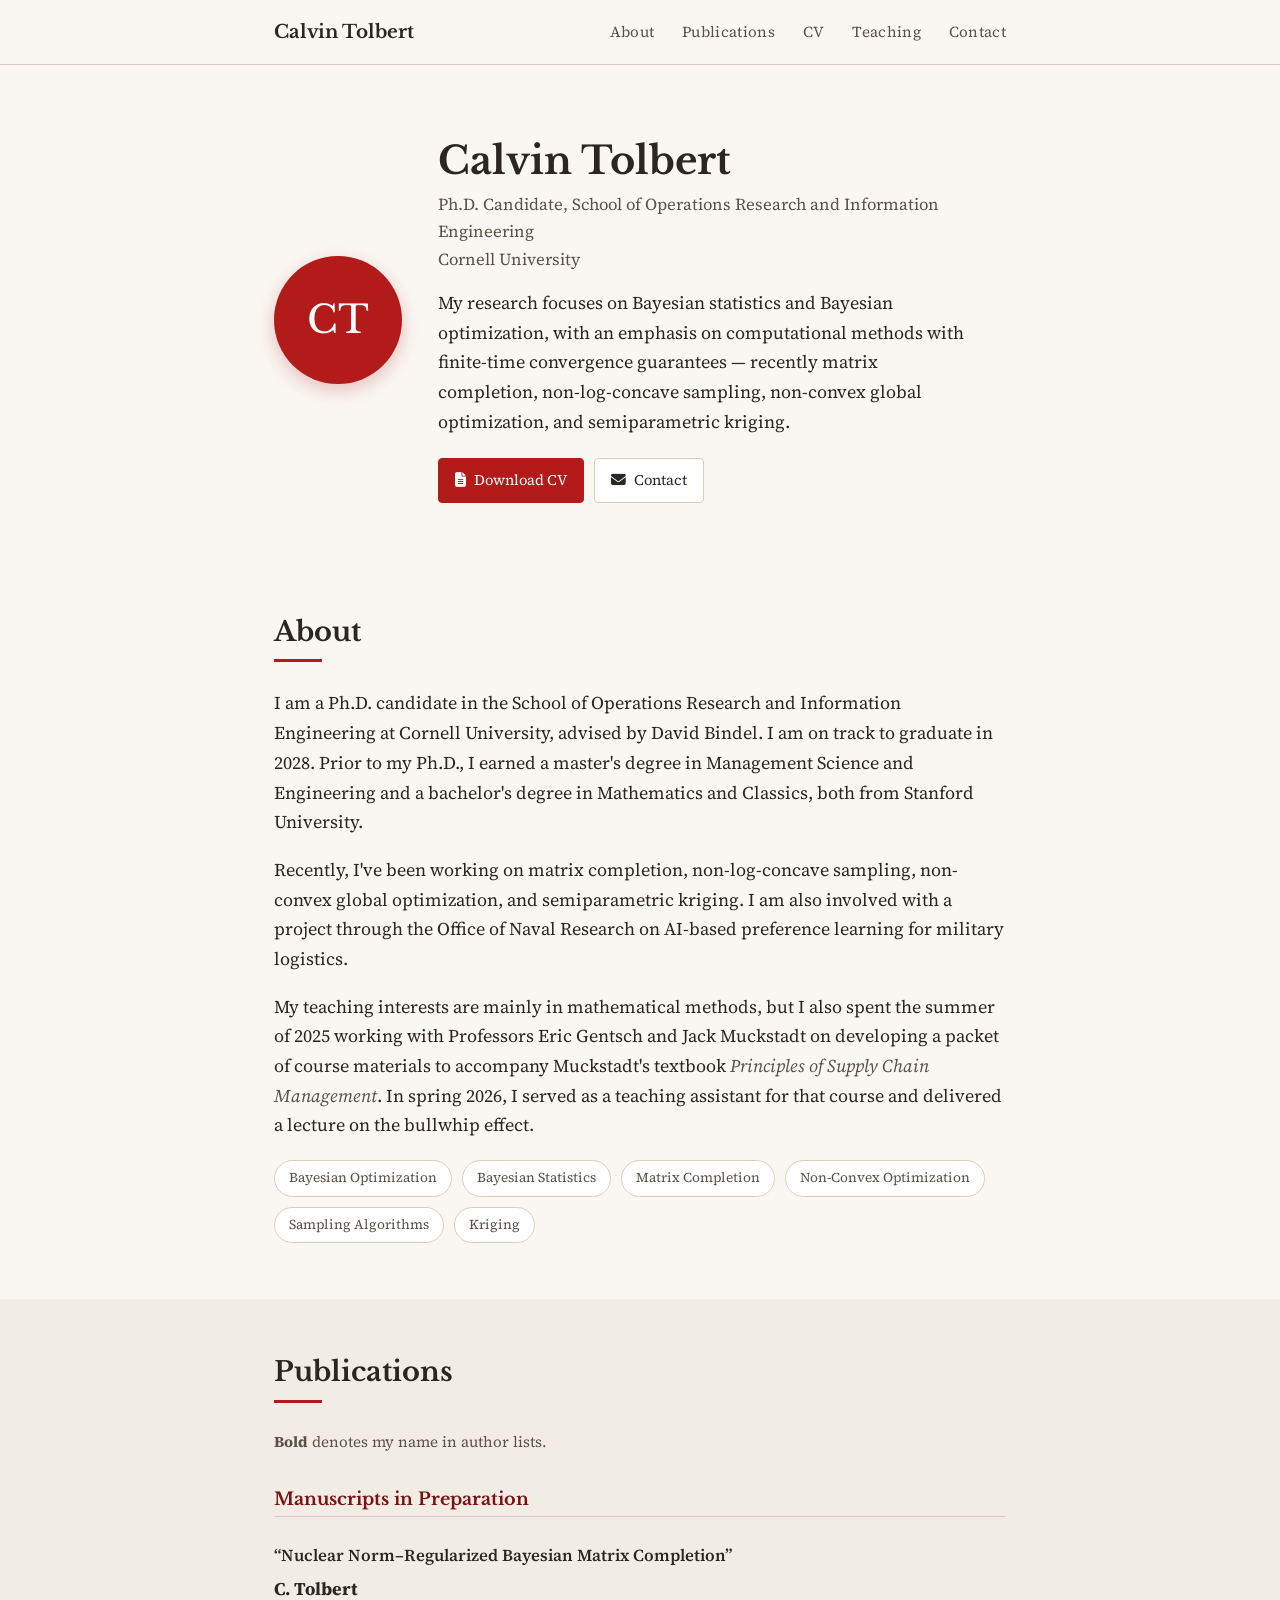
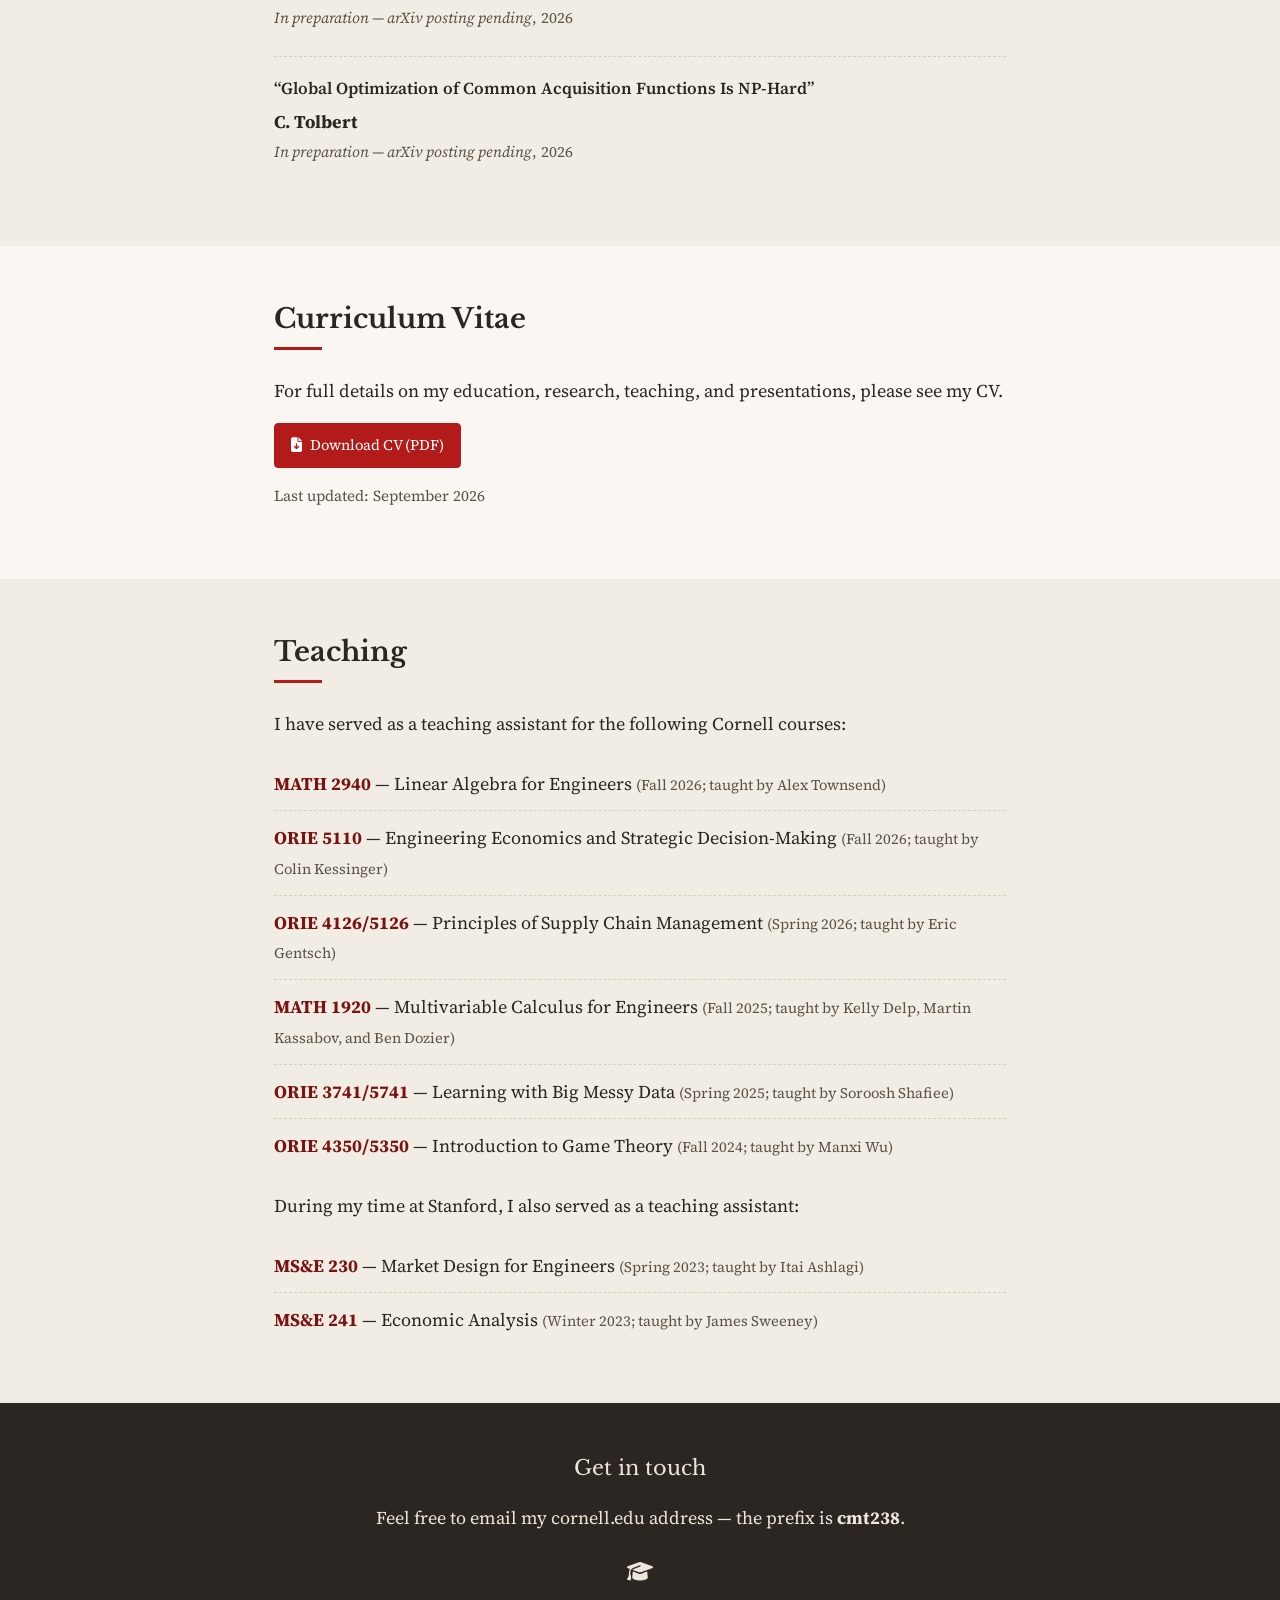
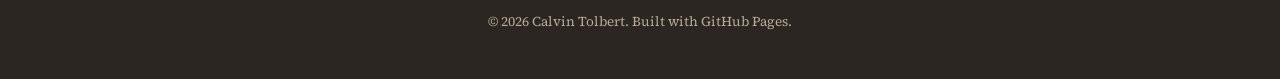
==== academic-site 2/index.html @ 772019a7 "Add files via upload" ====
<!DOCTYPE html>
<html lang="en">
<head>
<meta charset="UTF-8">
<meta name="viewport" content="width=device-width, initial-scale=1.0">
<title>Calvin Tolbert — Academic Website</title>
<meta name="description" content="Personal academic website of Calvin Tolbert — Ph.D. candidate, School of Operations Research and Information Engineering, Cornell University. Research, publications, and CV.">

<!-- Fonts -->
<link rel="preconnect" href="https://fonts.googleapis.com">
<link rel="preconnect" href="https://fonts.gstatic.com" crossorigin>
<link href="https://fonts.googleapis.com/css2?family=Source+Serif+4:ital,wght@0,400;0,600;1,400&family=Libre+Baskerville:ital,wght@0,400;0,700;1,400&display=swap" rel="stylesheet">

<!-- Icons -->
<link rel="stylesheet" href="https://cdnjs.cloudflare.com/ajax/libs/font-awesome/6.5.2/css/all.min.css" integrity="sha512-SnH5WK+bZxgPHs44uWIX+LLJAJ9/2PkPKZ5QiAj6Ta86w+fsb2TkcmfRyVX3pBnMFcV7oQPJkl9QevSCWr3W6A==" crossorigin="anonymous" referrerpolicy="no-referrer">

<link rel="stylesheet" href="style.css">
</head>
<body>

<header class="site-header">
  <div class="wrap header-inner">
    <a class="brand" href="#top">Calvin Tolbert</a>
    <button class="nav-toggle" id="navToggle" aria-label="Toggle navigation" aria-expanded="false">
      <span></span><span></span><span></span>
    </button>
    <nav id="siteNav">
      <a href="#about">About</a>
      <a href="#publications">Publications</a>
      <a href="#cv">CV</a>
      <a href="#teaching">Teaching</a>
      <a href="#contact">Contact</a>
    </nav>
  </div>
</header>

<main>

  <!-- ================= HERO ================= -->
  <section class="hero" id="top">
    <div class="wrap hero-inner">
      <div class="avatar" aria-hidden="true">CT</div>
      <div class="hero-text">
        <h1>Calvin Tolbert</h1>
        <p class="role">Ph.D. Candidate, School of Operations Research and Information Engineering<br>Cornell University</p>
        <p class="tagline">My research focuses on Bayesian statistics and Bayesian optimization, with an emphasis on computational methods with finite-time convergence guarantees — recently matrix completion, non-log-concave sampling, non-convex global optimization, and semiparametric kriging.</p>
        <div class="hero-links">
          <a href="cv/Tolbert%20CV%2008-2026.pdf" class="btn btn-primary"><i class="fa-solid fa-file-lines"></i> Download CV</a>
          <a href="#contact" class="btn"><i class="fa-solid fa-envelope"></i> Contact</a>
        </div>
      </div>
    </div>
  </section>

  <!-- ================= ABOUT ================= -->
  <section id="about" class="section">
    <div class="wrap">
      <h2>About</h2>
      <div class="rule"></div>
      <p>
        I am a Ph.D. candidate in the School of Operations Research and Information Engineering at Cornell
        University, advised by David Bindel. I am on track to graduate in 2028. Prior to my Ph.D., I earned
        a master's degree in Management Science and Engineering and a bachelor's degree in Mathematics and
        Classics, both from Stanford University.
      </p>
      <p>
        Recently, I've been working on matrix completion, non-log-concave sampling, non-convex global
        optimization, and semiparametric kriging. I am also involved with a project through the Office of
        Naval Research on AI-based preference learning for military logistics.
      </p>
      <p>
        My teaching interests are mainly in mathematical methods, but I also spent the summer of 2025
        working with Professors Eric Gentsch and Jack Muckstadt on developing a packet of course materials
        to accompany Muckstadt's textbook <em>Principles of Supply Chain Management</em>. In spring 2026, I
        served as a teaching assistant for that course and delivered a lecture on the bullwhip effect.
      </p>

      <div class="interests">
        <span class="tag">Bayesian Optimization</span>
        <span class="tag">Bayesian Statistics</span>
        <span class="tag">Matrix Completion</span>
        <span class="tag">Non-Convex Optimization</span>
        <span class="tag">Sampling Algorithms</span>
        <span class="tag">Kriging</span>
      </div>
    </div>
  </section>

  <!-- ================= PUBLICATIONS ================= -->
  <section id="publications" class="section alt">
    <div class="wrap">
      <h2>Publications</h2>
      <div class="rule"></div>
      <p class="section-note"><strong>Bold</strong> denotes my name in author lists.</p>

      <h3 class="pub-group">Manuscripts in Preparation</h3>
      <ul class="pub-list">
        <li class="pub-item">
          <p class="pub-title">&ldquo;Nuclear Norm&#8211;Regularized Bayesian Matrix Completion&rdquo;</p>
          <p class="pub-authors"><strong>C. Tolbert</strong></p>
          <p class="pub-venue"><em>In preparation — arXiv posting pending</em>, 2026</p>
        </li>
        <li class="pub-item">
          <p class="pub-title">&ldquo;Global Optimization of Common Acquisition Functions Is NP-Hard&rdquo;</p>
          <p class="pub-authors"><strong>C. Tolbert</strong></p>
          <p class="pub-venue"><em>In preparation — arXiv posting pending</em>, 2026</p>
        </li>
      </ul>
    </div>
  </section>

  <!-- ================= CV ================= -->
  <section id="cv" class="section">
    <div class="wrap cv-wrap">
      <h2>Curriculum Vitae</h2>
      <div class="rule"></div>
      <p>For full details on my education, research, teaching, and presentations, please see my CV.</p>
      <a href="cv/Tolbert%20CV%2008-2026.pdf" class="btn btn-primary"><i class="fa-solid fa-file-arrow-down"></i> Download CV (PDF)</a>
      <p class="section-note">Last updated: September 2026</p>
    </div>
  </section>

  <!-- ================= TEACHING ================= -->
  <section id="teaching" class="section alt">
    <div class="wrap">
      <h2>Teaching</h2>
      <div class="rule"></div>
      <p>I have served as a teaching assistant for the following Cornell courses:</p>
      <ul class="teaching-list">
        <li><span class="course-code">MATH 2940</span> — <span class="course-name">Linear Algebra for Engineers</span> <span class="course-role">(Fall 2026; taught by Alex Townsend)</span></li>
        <li><span class="course-code">ORIE 5110</span> — <span class="course-name">Engineering Economics and Strategic Decision-Making</span> <span class="course-role">(Fall 2026; taught by Colin Kessinger)</span></li>
        <li><span class="course-code">ORIE 4126/5126</span> — <span class="course-name">Principles of Supply Chain Management</span> <span class="course-role">(Spring 2026; taught by Eric Gentsch)</span></li>
        <li><span class="course-code">MATH 1920</span> — <span class="course-name">Multivariable Calculus for Engineers</span> <span class="course-role">(Fall 2025; taught by Kelly Delp, Martin Kassabov, and Ben Dozier)</span></li>
        <li><span class="course-code">ORIE 3741/5741</span> — <span class="course-name">Learning with Big Messy Data</span> <span class="course-role">(Spring 2025; taught by Soroosh Shafiee)</span></li>
        <li><span class="course-code">ORIE 4350/5350</span> — <span class="course-name">Introduction to Game Theory</span> <span class="course-role">(Fall 2024; taught by Manxi Wu)</span></li>
      </ul>
      <p>During my time at Stanford, I also served as a teaching assistant:</p>
      <ul class="teaching-list">
        <li><span class="course-code">MS&amp;E 230</span> — <span class="course-name">Market Design for Engineers</span> <span class="course-role">(Spring 2023; taught by Itai Ashlagi)</span></li>
        <li><span class="course-code">MS&amp;E 241</span> — <span class="course-name">Economic Analysis</span> <span class="course-role">(Winter 2023; taught by James Sweeney)</span></li>
      </ul>
    </div>
  </section>

</main>

<!-- ================= CONTACT / FOOTER ================= -->
<footer id="contact">
  <div class="wrap footer-inner">
    <p class="footer-lead">Get in touch</p>
    <p class="footer-email">Feel free to email my cornell.edu address — the prefix is <strong>cmt238</strong>.</p>
    <div class="social-links">
      <a href="https://scholar.google.com/citations?user=REPLACE_ME" aria-label="Google Scholar"><i class="fa-solid fa-graduation-cap"></i></a>
    </div>
    <p class="copyright">&copy; <span id="year"></span> Calvin Tolbert. Built with GitHub Pages.</p>
  </div>
</footer>

<script>
  document.getElementById('year').textContent = new Date().getFullYear();
  const toggle = document.getElementById('navToggle');
  const nav = document.getElementById('siteNav');
  toggle.addEventListener('click', () => {
    const open = nav.classList.toggle('open');
    toggle.setAttribute('aria-expanded', open);
  });
  document.querySelectorAll('#siteNav a').forEach(link => {
    link.addEventListener('click', () => nav.classList.remove('open'));
  });
</script>

</body>
</html>
---- academic-site 2/style.css ----
/* ============================================================
   Academic personal site — classic serif / CV style
   Swap the CSS variables below to change the whole color scheme.
   Default accent is Cornell carnelian (#B31B1B) — change freely.
   ============================================================ */

:root {
  --bg: #faf7f2;
  --bg-alt: #f2ede4;
  --ink: #2b2621;
  --ink-soft: #5a5248;
  --accent: #b31b1b;
  --accent-ink: #7a1212;
  --rule: #d8cfc0;
  --card-bg: #ffffff;
  --serif-display: "Libre Baskerville", "Source Serif 4", Georgia, serif;
  --serif-body: "Source Serif 4", Georgia, "Times New Roman", serif;
  --max-width: 780px;
}

* { box-sizing: border-box; }

html {
  scroll-behavior: smooth;
}

body {
  margin: 0;
  background: var(--bg);
  color: var(--ink);
  font-family: var(--serif-body);
  font-size: 18px;
  line-height: 1.65;
  -webkit-font-smoothing: antialiased;
}

.wrap {
  max-width: var(--max-width);
  margin: 0 auto;
  padding: 0 24px;
}

h1, h2, h3 {
  font-family: var(--serif-display);
  font-weight: 700;
  line-height: 1.25;
  margin: 0 0 0.4em;
}

a {
  color: var(--accent-ink);
  text-decoration: none;
  border-bottom: 1px solid transparent;
  transition: border-color 0.15s ease, color 0.15s ease;
}

a:hover {
  border-bottom-color: currentColor;
}

em {
  font-style: italic;
  color: var(--ink-soft);
}

/* ---------------- Header / Nav ---------------- */

.site-header {
  position: sticky;
  top: 0;
  z-index: 20;
  background: rgba(250, 247, 242, 0.92);
  backdrop-filter: saturate(180%) blur(6px);
  border-bottom: 1px solid var(--rule);
}

.header-inner {
  display: flex;
  align-items: center;
  justify-content: space-between;
  height: 64px;
}

.brand {
  font-family: var(--serif-display);
  font-weight: 700;
  font-size: 1.15rem;
  color: var(--ink);
  border-bottom: none;
}

#siteNav {
  display: flex;
  gap: 28px;
}

#siteNav a {
  color: var(--ink-soft);
  font-size: 0.95rem;
  letter-spacing: 0.02em;
}

#siteNav a:hover {
  color: var(--accent-ink);
}

.nav-toggle {
  display: none;
  flex-direction: column;
  justify-content: center;
  gap: 5px;
  width: 32px;
  height: 32px;
  background: none;
  border: none;
  cursor: pointer;
  padding: 0;
}

.nav-toggle span {
  display: block;
  height: 2px;
  width: 100%;
  background: var(--ink);
}

/* ---------------- Hero ---------------- */

.hero {
  padding: 72px 0 56px;
}

.hero-inner {
  display: flex;
  align-items: center;
  gap: 36px;
}

.avatar {
  flex: none;
  width: 128px;
  height: 128px;
  border-radius: 50%;
  background: var(--accent);
  color: #fff;
  font-family: var(--serif-display);
  font-size: 2.4rem;
  display: flex;
  align-items: center;
  justify-content: center;
  box-shadow: 0 6px 18px rgba(179, 27, 27, 0.25);
}

.hero-text h1 {
  font-size: 2.4rem;
  margin-bottom: 0.15em;
}

.role {
  margin: 0 0 14px;
  color: var(--ink-soft);
  font-size: 1.05rem;
}

.tagline {
  margin: 0 0 22px;
  max-width: 60ch;
}

.hero-links {
  display: flex;
  flex-wrap: wrap;
  gap: 10px;
}

/* ---------------- Buttons ---------------- */

.btn {
  display: inline-flex;
  align-items: center;
  gap: 8px;
  padding: 9px 16px;
  border-radius: 4px;
  border: 1px solid var(--rule);
  background: var(--card-bg);
  color: var(--ink);
  font-family: var(--serif-body);
  font-size: 0.92rem;
}

.btn:hover {
  border-color: var(--accent);
  color: var(--accent-ink);
}

.btn-primary {
  background: var(--accent);
  border-color: var(--accent);
  color: #fff;
}

.btn-primary:hover {
  background: var(--accent-ink);
  border-color: var(--accent-ink);
  color: #fff;
}

/* ---------------- Sections ---------------- */

.section {
  padding: 56px 0;
}

.section.alt {
  background: var(--bg-alt);
}

.section h2 {
  font-size: 1.7rem;
}

.rule {
  width: 48px;
  height: 3px;
  background: var(--accent);
  margin: 0 0 26px;
}

.section-note {
  color: var(--ink-soft);
  font-size: 0.95rem;
}

/* Research interest tags */

.interests {
  display: flex;
  flex-wrap: wrap;
  gap: 10px;
  margin-top: 20px;
}

.tag {
  font-family: var(--serif-body);
  font-size: 0.85rem;
  padding: 6px 14px;
  border: 1px solid var(--rule);
  border-radius: 999px;
  color: var(--ink-soft);
  background: var(--card-bg);
}

/* ---------------- Publications ---------------- */

.pub-group {
  margin-top: 34px;
  font-size: 1.1rem;
  color: var(--accent-ink);
  border-bottom: 1px solid var(--rule);
  padding-bottom: 6px;
}

.pub-list {
  list-style: none;
  margin: 0;
  padding: 0;
}

.pub-item {
  padding: 18px 0;
  border-bottom: 1px dashed var(--rule);
}

.pub-item:last-child {
  border-bottom: none;
}

.pub-title {
  margin: 0 0 4px;
  font-weight: 600;
  font-size: 1.05rem;
}

.pub-authors {
  margin: 0 0 2px;
  color: var(--ink);
}

.pub-venue {
  margin: 0 0 8px;
  color: var(--ink-soft);
  font-size: 0.95rem;
}

.pub-links {
  margin: 0;
  display: flex;
  gap: 16px;
  font-size: 0.88rem;
}

.pub-links a {
  color: var(--accent-ink);
}

/* ---------------- Teaching ---------------- */

.teaching-list {
  list-style: none;
  margin: 0;
  padding: 0;
}

.teaching-list li {
  padding: 12px 0;
  border-bottom: 1px dashed var(--rule);
}

.teaching-list li:last-child {
  border-bottom: none;
}

.course-code {
  font-weight: 700;
  color: var(--accent-ink);
}

.course-role {
  color: var(--ink-soft);
  font-size: 0.92rem;
}

/* ---------------- Footer ---------------- */

#contact {
  background: var(--ink);
  color: #eee6da;
  padding: 48px 0 32px;
  text-align: center;
}

.footer-lead {
  font-family: var(--serif-display);
  font-size: 1.3rem;
  margin: 0 0 8px;
}

.footer-email a {
  color: #f2ede4;
  font-size: 1.05rem;
}

.social-links {
  display: flex;
  justify-content: center;
  gap: 22px;
  margin: 22px 0;
  font-size: 1.3rem;
}

.social-links a {
  color: #eee6da;
  border-bottom: none;
}

.social-links a:hover {
  color: var(--accent);
}

.copyright {
  color: #b7ab97;
  font-size: 0.85rem;
  margin-top: 18px;
}

/* ---------------- Responsive ---------------- */

@media (max-width: 720px) {
  .nav-toggle {
    display: flex;
  }

  #siteNav {
    position: absolute;
    top: 64px;
    left: 0;
    right: 0;
    background: var(--bg);
    border-bottom: 1px solid var(--rule);
    flex-direction: column;
    gap: 0;
    max-height: 0;
    overflow: hidden;
    transition: max-height 0.2s ease;
  }

  #siteNav.open {
    max-height: 300px;
  }

  #siteNav a {
    padding: 14px 24px;
    border-bottom: 1px solid var(--rule);
  }

  .hero-inner {
    flex-direction: column;
    text-align: center;
  }

  .hero-links {
    justify-content: center;
  }

  .tagline {
    max-width: none;
  }
}
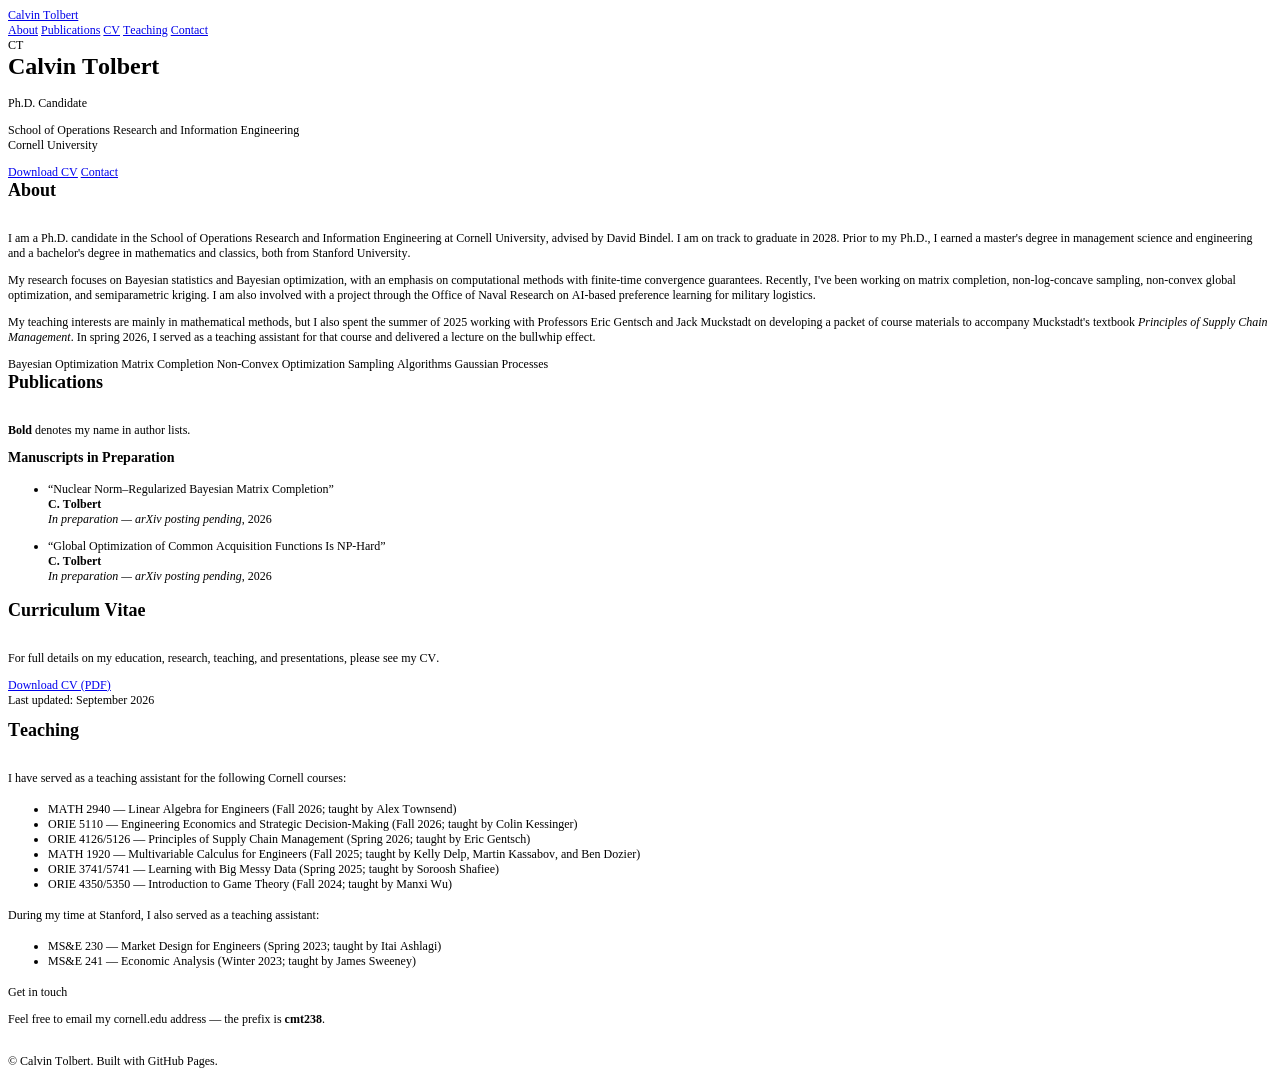
==== commit d6ddf4ec: "Add files via upload" ====
--- a/academic-site 2/index.html
+++ b/academic-site 2/index.html
@@ -1,173 +1,77 @@
-<!DOCTYPE html>
-<html lang="en">
+<!DOCTYPE html PUBLIC "-//W3C//DTD HTML 4.01//EN" "http://www.w3.org/TR/html4/strict.dtd">
+<html>
 <head>
-<meta charset="UTF-8">
-<meta name="viewport" content="width=device-width, initial-scale=1.0">
-<title>Calvin Tolbert — Academic Website</title>
-<meta name="description" content="Personal academic website of Calvin Tolbert — Ph.D. candidate, School of Operations Research and Information Engineering, Cornell University. Research, publications, and CV.">
-
-<!-- Fonts -->
-<link rel="preconnect" href="https://fonts.googleapis.com">
-<link rel="preconnect" href="https://fonts.gstatic.com" crossorigin>
-<link href="https://fonts.googleapis.com/css2?family=Source+Serif+4:ital,wght@0,400;0,600;1,400&family=Libre+Baskerville:ital,wght@0,400;0,700;1,400&display=swap" rel="stylesheet">
-
-<!-- Icons -->
-<link rel="stylesheet" href="https://cdnjs.cloudflare.com/ajax/libs/font-awesome/6.5.2/css/all.min.css" integrity="sha512-SnH5WK+bZxgPHs44uWIX+LLJAJ9/2PkPKZ5QiAj6Ta86w+fsb2TkcmfRyVX3pBnMFcV7oQPJkl9QevSCWr3W6A==" crossorigin="anonymous" referrerpolicy="no-referrer">
-
-<link rel="stylesheet" href="style.css">
+  <meta http-equiv="Content-Type" content="text/html; charset=utf-8">
+  <meta http-equiv="Content-Style-Type" content="text/css">
+  <title></title>
+  <meta name="Description" content="Personal academic website of Calvin Tolbert — Ph.D. candidate, School of Operations Research and Information Engineering, Cornell University. Research, publications, and CV.">
+  <meta name="Generator" content="Cocoa HTML Writer">
+  <meta name="CocoaVersion" content="2685.6">
+  <style type="text/css">
+    p.p1 {margin: 0.0px 0.0px 0.0px 0.0px; font: 12.0px Times; color: #0000e9; -webkit-text-stroke: #0000e9}
+    p.p2 {margin: 0.0px 0.0px 0.0px 0.0px; font: 12.0px Times; -webkit-text-stroke: #000000}
+    p.p4 {margin: 0.0px 0.0px 12.0px 0.0px; font: 12.0px Times; -webkit-text-stroke: #000000}
+    p.p6 {margin: 0.0px 0.0px 0.0px 0.0px; font: 12.0px Times; -webkit-text-stroke: #000000; min-height: 14.0px}
+    li.li2 {margin: 0.0px 0.0px 0.0px 0.0px; font: 12.0px Times; -webkit-text-stroke: #000000}
+    li.li4 {margin: 0.0px 0.0px 12.0px 0.0px; font: 12.0px Times; -webkit-text-stroke: #000000}
+    span.s1 {text-decoration: underline ; font-kerning: none}
+    span.s2 {font-kerning: none; color: #000000; -webkit-text-stroke: 0px #000000}
+    span.s3 {font-kerning: none}
+    span.s4 {-webkit-text-stroke: 0px #000000}
+    ul.ul1 {list-style-type: disc}
+  </style>
 </head>
 <body>
-
-<header class="site-header">
-  <div class="wrap header-inner">
-    <a class="brand" href="#top">Calvin Tolbert</a>
-    <button class="nav-toggle" id="navToggle" aria-label="Toggle navigation" aria-expanded="false">
-      <span></span><span></span><span></span>
-    </button>
-    <nav id="siteNav">
-      <a href="#about">About</a>
-      <a href="#publications">Publications</a>
-      <a href="#cv">CV</a>
-      <a href="#teaching">Teaching</a>
-      <a href="#contact">Contact</a>
-    </nav>
-  </div>
-</header>
-
-<main>
-
-  <!-- ================= HERO ================= -->
-  <section class="hero" id="top">
-    <div class="wrap hero-inner">
-      <div class="avatar" aria-hidden="true">CT</div>
-      <div class="hero-text">
-        <h1>Calvin Tolbert</h1>
-        <p class="role">Ph.D. Candidate, School of Operations Research and Information Engineering<br>Cornell University</p>
-        <p class="tagline">My research focuses on Bayesian statistics and Bayesian optimization, with an emphasis on computational methods with finite-time convergence guarantees — recently matrix completion, non-log-concave sampling, non-convex global optimization, and semiparametric kriging.</p>
-        <div class="hero-links">
-          <a href="cv/Tolbert%20CV%2008-2026.pdf" class="btn btn-primary"><i class="fa-solid fa-file-lines"></i> Download CV</a>
-          <a href="#contact" class="btn"><i class="fa-solid fa-envelope"></i> Contact</a>
-        </div>
-      </div>
-    </div>
-  </section>
-
-  <!-- ================= ABOUT ================= -->
-  <section id="about" class="section">
-    <div class="wrap">
-      <h2>About</h2>
-      <div class="rule"></div>
-      <p>
-        I am a Ph.D. candidate in the School of Operations Research and Information Engineering at Cornell
-        University, advised by David Bindel. I am on track to graduate in 2028. Prior to my Ph.D., I earned
-        a master's degree in Management Science and Engineering and a bachelor's degree in Mathematics and
-        Classics, both from Stanford University.
-      </p>
-      <p>
-        Recently, I've been working on matrix completion, non-log-concave sampling, non-convex global
-        optimization, and semiparametric kriging. I am also involved with a project through the Office of
-        Naval Research on AI-based preference learning for military logistics.
-      </p>
-      <p>
-        My teaching interests are mainly in mathematical methods, but I also spent the summer of 2025
-        working with Professors Eric Gentsch and Jack Muckstadt on developing a packet of course materials
-        to accompany Muckstadt's textbook <em>Principles of Supply Chain Management</em>. In spring 2026, I
-        served as a teaching assistant for that course and delivered a lecture on the bullwhip effect.
-      </p>
-
-      <div class="interests">
-        <span class="tag">Bayesian Optimization</span>
-        <span class="tag">Bayesian Statistics</span>
-        <span class="tag">Matrix Completion</span>
-        <span class="tag">Non-Convex Optimization</span>
-        <span class="tag">Sampling Algorithms</span>
-        <span class="tag">Kriging</span>
-      </div>
-    </div>
-  </section>
-
-  <!-- ================= PUBLICATIONS ================= -->
-  <section id="publications" class="section alt">
-    <div class="wrap">
-      <h2>Publications</h2>
-      <div class="rule"></div>
-      <p class="section-note"><strong>Bold</strong> denotes my name in author lists.</p>
-
-      <h3 class="pub-group">Manuscripts in Preparation</h3>
-      <ul class="pub-list">
-        <li class="pub-item">
-          <p class="pub-title">&ldquo;Nuclear Norm&#8211;Regularized Bayesian Matrix Completion&rdquo;</p>
-          <p class="pub-authors"><strong>C. Tolbert</strong></p>
-          <p class="pub-venue"><em>In preparation — arXiv posting pending</em>, 2026</p>
-        </li>
-        <li class="pub-item">
-          <p class="pub-title">&ldquo;Global Optimization of Common Acquisition Functions Is NP-Hard&rdquo;</p>
-          <p class="pub-authors"><strong>C. Tolbert</strong></p>
-          <p class="pub-venue"><em>In preparation — arXiv posting pending</em>, 2026</p>
-        </li>
-      </ul>
-    </div>
-  </section>
-
-  <!-- ================= CV ================= -->
-  <section id="cv" class="section">
-    <div class="wrap cv-wrap">
-      <h2>Curriculum Vitae</h2>
-      <div class="rule"></div>
-      <p>For full details on my education, research, teaching, and presentations, please see my CV.</p>
-      <a href="cv/Tolbert%20CV%2008-2026.pdf" class="btn btn-primary"><i class="fa-solid fa-file-arrow-down"></i> Download CV (PDF)</a>
-      <p class="section-note">Last updated: September 2026</p>
-    </div>
-  </section>
-
-  <!-- ================= TEACHING ================= -->
-  <section id="teaching" class="section alt">
-    <div class="wrap">
-      <h2>Teaching</h2>
-      <div class="rule"></div>
-      <p>I have served as a teaching assistant for the following Cornell courses:</p>
-      <ul class="teaching-list">
-        <li><span class="course-code">MATH 2940</span> — <span class="course-name">Linear Algebra for Engineers</span> <span class="course-role">(Fall 2026; taught by Alex Townsend)</span></li>
-        <li><span class="course-code">ORIE 5110</span> — <span class="course-name">Engineering Economics and Strategic Decision-Making</span> <span class="course-role">(Fall 2026; taught by Colin Kessinger)</span></li>
-        <li><span class="course-code">ORIE 4126/5126</span> — <span class="course-name">Principles of Supply Chain Management</span> <span class="course-role">(Spring 2026; taught by Eric Gentsch)</span></li>
-        <li><span class="course-code">MATH 1920</span> — <span class="course-name">Multivariable Calculus for Engineers</span> <span class="course-role">(Fall 2025; taught by Kelly Delp, Martin Kassabov, and Ben Dozier)</span></li>
-        <li><span class="course-code">ORIE 3741/5741</span> — <span class="course-name">Learning with Big Messy Data</span> <span class="course-role">(Spring 2025; taught by Soroosh Shafiee)</span></li>
-        <li><span class="course-code">ORIE 4350/5350</span> — <span class="course-name">Introduction to Game Theory</span> <span class="course-role">(Fall 2024; taught by Manxi Wu)</span></li>
-      </ul>
-      <p>During my time at Stanford, I also served as a teaching assistant:</p>
-      <ul class="teaching-list">
-        <li><span class="course-code">MS&amp;E 230</span> — <span class="course-name">Market Design for Engineers</span> <span class="course-role">(Spring 2023; taught by Itai Ashlagi)</span></li>
-        <li><span class="course-code">MS&amp;E 241</span> — <span class="course-name">Economic Analysis</span> <span class="course-role">(Winter 2023; taught by James Sweeney)</span></li>
-      </ul>
-    </div>
-  </section>
-
-</main>
-
-<!-- ================= CONTACT / FOOTER ================= -->
-<footer id="contact">
-  <div class="wrap footer-inner">
-    <p class="footer-lead">Get in touch</p>
-    <p class="footer-email">Feel free to email my cornell.edu address — the prefix is <strong>cmt238</strong>.</p>
-    <div class="social-links">
-      <a href="https://scholar.google.com/citations?user=REPLACE_ME" aria-label="Google Scholar"><i class="fa-solid fa-graduation-cap"></i></a>
-    </div>
-    <p class="copyright">&copy; <span id="year"></span> Calvin Tolbert. Built with GitHub Pages.</p>
-  </div>
-</footer>
-
-<script>
-  document.getElementById('year').textContent = new Date().getFullYear();
-  const toggle = document.getElementById('navToggle');
-  const nav = document.getElementById('siteNav');
-  toggle.addEventListener('click', () => {
-    const open = nav.classList.toggle('open');
-    toggle.setAttribute('aria-expanded', open);
-  });
-  document.querySelectorAll('#siteNav a').forEach(link => {
-    link.addEventListener('click', () => nav.classList.remove('open'));
-  });
-</script>
-
+<p class="p1"><span class="s1">Calvin Tolbert</span></p>
+<p class="p1"><span class="s1">About</span><span class="s2"> </span><span class="s1">Publications</span><span class="s2"> </span><span class="s1">CV</span><span class="s2"> </span><span class="s1">Teaching</span><span class="s2"> </span><span class="s1">Contact</span></p>
+<p class="p2"><span class="s3">CT</span></p>
+<h1 style="margin: 0.0px 0.0px 16.1px 0.0px; font: 24.0px Times; -webkit-text-stroke: #000000"><span class="s3"><b>Calvin Tolbert</b></span></h1>
+<p class="p4"><span class="s3">Ph.D. Candidate</span></p>
+<p class="p4"><span class="s3">School of Operations Research and Information Engineering<br>
+Cornell University</span></p>
+<p class="p1"><span class="s1"><a href="file:///Users/calvintolbert/Downloads/academic-site%202/cv/Tolbert%20CV%2008-2026.pdf">Download CV</a></span><span class="s2"> </span><span class="s1">Contact</span></p>
+<h2 style="margin: 0.0px 0.0px 14.9px 0.0px; font: 18.0px Times; -webkit-text-stroke: #000000"><span class="s3"><b>About</b></span></h2>
+<p class="p6"><span class="s3"></span><br></p>
+<p class="p4"><span class="s3">I am a Ph.D. candidate in the School of Operations Research and Information Engineering at Cornell University, advised by David Bindel. I am on track to graduate in 2028. Prior to my Ph.D., I earned a master's degree in management science and engineering and a bachelor's degree in mathematics and classics, both from Stanford University.</span></p>
+<p class="p4"><span class="s3">My research focuses on Bayesian statistics and Bayesian optimization, with an emphasis on computational methods with finite-time convergence guarantees. Recently, I've been working on matrix completion, non-log-concave sampling, non-convex global optimization, and semiparametric kriging. I am also involved with a project through the Office of Naval Research on AI-based preference learning for military logistics.</span></p>
+<p class="p4"><span class="s3">My teaching interests are mainly in mathematical methods, but I also spent the summer of 2025 working with Professors Eric Gentsch and Jack Muckstadt on developing a packet of course materials to accompany Muckstadt's textbook <i>Principles of Supply Chain Management</i>. In spring 2026, I served as a teaching assistant for that course and delivered a lecture on the bullwhip effect.</span></p>
+<p class="p2"><span class="s3">Bayesian Optimization Matrix Completion Non-Convex Optimization Sampling Algorithms Gaussian Processes</span></p>
+<h2 style="margin: 0.0px 0.0px 14.9px 0.0px; font: 18.0px Times; -webkit-text-stroke: #000000"><span class="s3"><b>Publications</b></span></h2>
+<p class="p6"><span class="s3"></span><br></p>
+<p class="p4"><span class="s3"><b>Bold</b> denotes my name in author lists.</span></p>
+<h3 style="margin: 0.0px 0.0px 14.0px 0.0px; font: 14.0px Times; -webkit-text-stroke: #000000"><span class="s3"><b>Manuscripts in Preparation</b></span></h3>
+<ul class="ul1">
+  <li class="li4"><span class="s4"></span><span class="s3">“Nuclear Norm–Regularized Bayesian Matrix Completion”<br>
+<b>C. Tolbert</b><br>
+<i>In preparation — arXiv posting pending</i>, 2026</span></li>
+  <li class="li4"><span class="s4"></span><span class="s3">“Global Optimization of Common Acquisition Functions Is NP-Hard”<br>
+<b>C. Tolbert</b><br>
+<i>In preparation — arXiv posting pending</i>, 2026</span></li>
+</ul>
+<h2 style="margin: 0.0px 0.0px 14.9px 0.0px; font: 18.0px Times; -webkit-text-stroke: #000000"><span class="s3"><b>Curriculum Vitae</b></span></h2>
+<p class="p6"><span class="s3"></span><br></p>
+<p class="p4"><span class="s3">For full details on my education, research, teaching, and presentations, please see my CV.</span></p>
+<p class="p1"><span class="s1"><a href="file:///Users/calvintolbert/Downloads/academic-site%202/cv/Tolbert%20CV%2008-2026.pdf">Download CV (PDF)</a></span></p>
+<p class="p4"><span class="s3">Last updated: September 2026</span></p>
+<h2 style="margin: 0.0px 0.0px 14.9px 0.0px; font: 18.0px Times; -webkit-text-stroke: #000000"><span class="s3"><b>Teaching</b></span></h2>
+<p class="p6"><span class="s3"></span><br></p>
+<p class="p4"><span class="s3">I have served as a teaching assistant for the following Cornell courses:</span></p>
+<ul class="ul1">
+  <li class="li2"><span class="s4"></span><span class="s3">MATH 2940 — Linear Algebra for Engineers (Fall 2026; taught by Alex Townsend)</span></li>
+  <li class="li2"><span class="s4"></span><span class="s3">ORIE 5110 — Engineering Economics and Strategic Decision-Making (Fall 2026; taught by Colin Kessinger)</span></li>
+  <li class="li2"><span class="s4"></span><span class="s3">ORIE 4126/5126 — Principles of Supply Chain Management (Spring 2026; taught by Eric Gentsch)</span></li>
+  <li class="li2"><span class="s4"></span><span class="s3">MATH 1920 — Multivariable Calculus for Engineers (Fall 2025; taught by Kelly Delp, Martin Kassabov, and Ben Dozier)</span></li>
+  <li class="li2"><span class="s4"></span><span class="s3">ORIE 3741/5741 — Learning with Big Messy Data (Spring 2025; taught by Soroosh Shafiee)</span></li>
+  <li class="li2"><span class="s4"></span><span class="s3">ORIE 4350/5350 — Introduction to Game Theory (Fall 2024; taught by Manxi Wu)</span></li>
+</ul>
+<p class="p4"><span class="s3">During my time at Stanford, I also served as a teaching assistant:</span></p>
+<ul class="ul1">
+  <li class="li2"><span class="s4"></span><span class="s3">MS&amp;E 230 — Market Design for Engineers (Spring 2023; taught by Itai Ashlagi)</span></li>
+  <li class="li2"><span class="s4"></span><span class="s3">MS&amp;E 241 — Economic Analysis (Winter 2023; taught by James Sweeney)</span></li>
+</ul>
+<p class="p4"><span class="s3">Get in touch</span></p>
+<p class="p4"><span class="s3">Feel free to email my cornell.edu address — the prefix is <b>cmt238</b>.</span></p>
+<p class="p6"><span class="s3"></span><br></p>
+<p class="p4"><span class="s3">© Calvin Tolbert. Built with GitHub Pages.</span></p>
 </body>
 </html>
